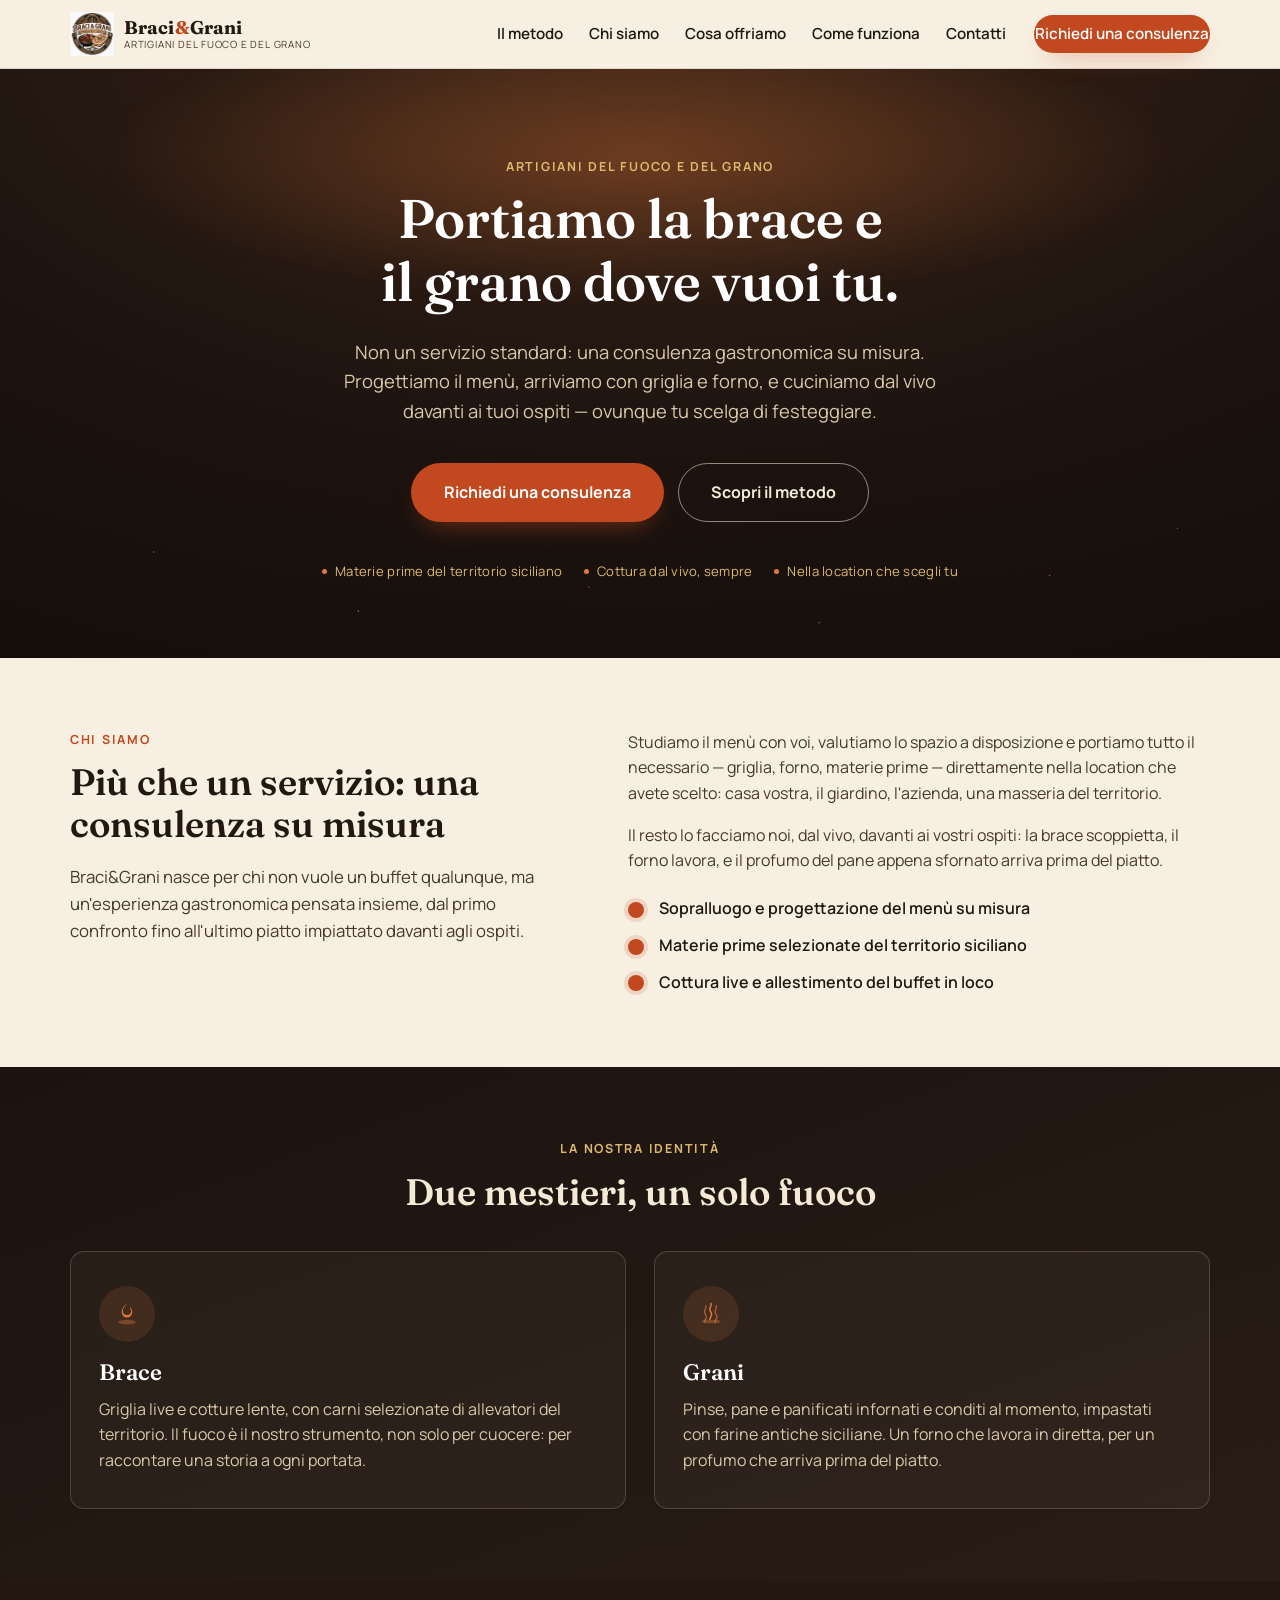
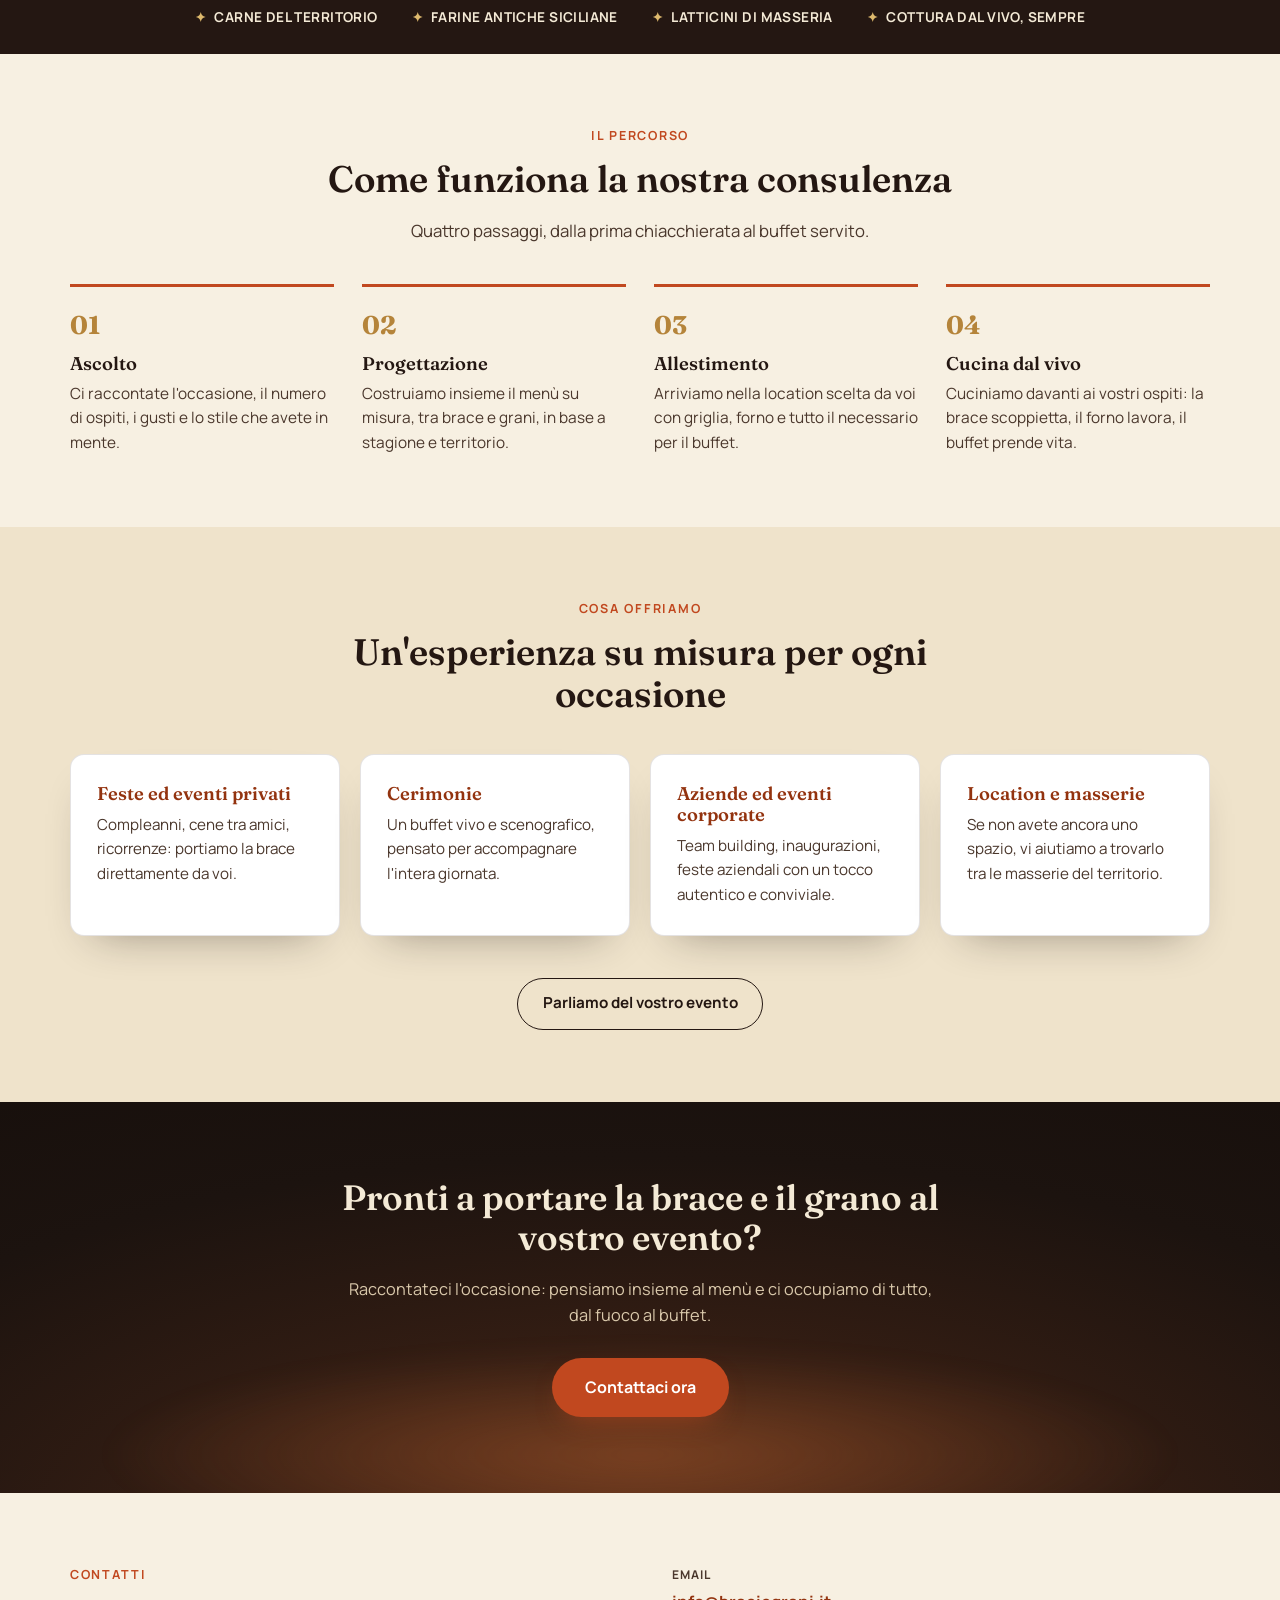
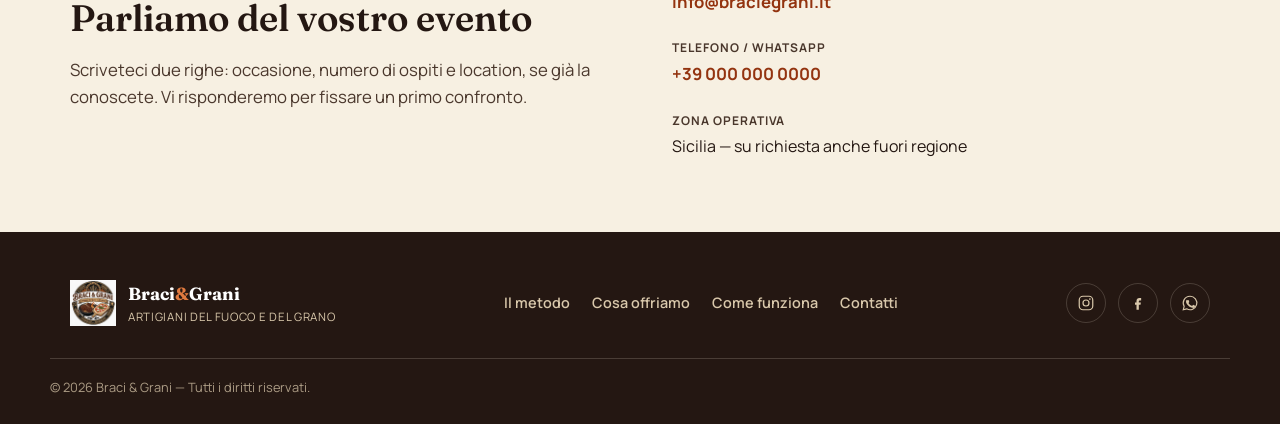
==== index.html @ b7775b43 "setup di base" ====
<!DOCTYPE html>
<html lang="it">
<head>
<meta charset="UTF-8">
<meta name="viewport" content="width=device-width, initial-scale=1.0">
<title>Braci &amp; Grani — Consulenza gastronomica a domicilio</title>
<meta name="description" content="Braci &amp; Grani: consulenza gastronomica su misura. Griglia live e panificazione al momento con materie prime del territorio siciliano, ovunque tu scelga di festeggiare.">
<link rel="icon" type="image/png" href="assets/logo-braci-e-grani.png">
<link rel="preconnect" href="https://fonts.googleapis.com">
<link rel="preconnect" href="https://fonts.gstatic.com" crossorigin>
<link href="https://fonts.googleapis.com/css2?family=Fraunces:ital,opsz,wght@0,9..144,400;0,9..144,600;0,9..144,700;1,9..144,500&family=Manrope:wght@400;500;600;700;800&display=swap" rel="stylesheet">
<link rel="stylesheet" href="css/style.css">
</head>
<body>

<a class="skip-link" href="#contenuto">Vai al contenuto</a>

<header class="site-header" id="header">
  <div class="container header-inner">
    <a class="brand" href="#top" aria-label="Braci &amp; Grani, torna in cima alla pagina">
      <img class="brand-mark" src="assets/logo-braci-e-grani.png" alt="Logo Braci &amp; Grani">
      <span class="brand-word">
        <span class="brand-name">Braci<span class="amp">&amp;</span>Grani</span>
        <span class="brand-tag">Artigiani del fuoco e del grano</span>
      </span>
    </a>

    <button class="nav-toggle" id="navToggle" aria-expanded="false" aria-controls="primaryNav" aria-label="Apri il menu di navigazione">
      <span class="nav-toggle-bar"></span>
      <span class="nav-toggle-bar"></span>
      <span class="nav-toggle-bar"></span>
    </button>

    <nav class="primary-nav" id="primaryNav" aria-label="Navigazione principale">
      <ul>
        <li><a href="#metodo">Il metodo</a></li>
        <li><a href="#identita">Chi siamo</a></li>
        <li><a href="#servizi">Cosa offriamo</a></li>
        <li><a href="#come-funziona">Come funziona</a></li>
        <li><a href="#contatti">Contatti</a></li>
      </ul>
      <a class="btn btn-primary nav-cta" href="#contatti">Richiedi una consulenza</a>
    </nav>
  </div>
</header>

<main id="contenuto">

  <!-- HERO -->
  <section class="hero" id="top">
    <div class="hero-glow" aria-hidden="true"></div>
    <div class="hero-embers" aria-hidden="true"></div>
    <div class="container hero-inner">
      <p class="eyebrow eyebrow-light">Artigiani del fuoco e del grano</p>
      <h1 class="hero-title">Portiamo la brace e il grano dove vuoi tu.</h1>
      <p class="hero-sub">Non un servizio standard: una consulenza gastronomica su misura. Progettiamo il menù, arriviamo con griglia e forno, e cuciniamo dal vivo davanti ai tuoi ospiti — ovunque tu scelga di festeggiare.</p>
      <div class="hero-actions">
        <a class="btn btn-primary btn-lg" href="#contatti">Richiedi una consulenza</a>
        <a class="btn btn-outline btn-lg" href="#metodo">Scopri il metodo</a>
      </div>
      <ul class="hero-trust">
        <li>Materie prime del territorio siciliano</li>
        <li>Cottura dal vivo, sempre</li>
        <li>Nella location che scegli tu</li>
      </ul>
    </div>
  </section>

  <!-- METODO / POSITIONING -->
  <section class="section" id="metodo">
    <div class="container section-split">
      <div class="section-head">
        <p class="eyebrow">Chi siamo</p>
        <h2>Più che un servizio: una consulenza su misura</h2>
        <p class="lead">Braci&amp;Grani nasce per chi non vuole un buffet qualunque, ma un'esperienza gastronomica pensata insieme, dal primo confronto fino all'ultimo piatto impiattato davanti agli ospiti.</p>
      </div>
      <div class="section-body">
        <p>Studiamo il menù con voi, valutiamo lo spazio a disposizione e portiamo tutto il necessario — griglia, forno, materie prime — direttamente nella location che avete scelto: casa vostra, il giardino, l'azienda, una masseria del territorio.</p>
        <p>Il resto lo facciamo noi, dal vivo, davanti ai vostri ospiti: la brace scoppietta, il forno lavora, e il profumo del pane appena sfornato arriva prima del piatto.</p>
        <ul class="check-list">
          <li>Sopralluogo e progettazione del menù su misura</li>
          <li>Materie prime selezionate del territorio siciliano</li>
          <li>Cottura live e allestimento del buffet in loco</li>
        </ul>
      </div>
    </div>
  </section>

  <!-- DUE PILASTRI -->
  <section class="section section-dark" id="identita">
    <div class="container">
      <div class="section-head section-head-center">
        <p class="eyebrow eyebrow-light">La nostra identità</p>
        <h2 class="text-light">Due mestieri, un solo fuoco</h2>
      </div>

      <div class="pillars">
        <article class="pillar">
          <span class="pillar-icon" aria-hidden="true">
            <svg viewBox="0 0 48 48" fill="none" xmlns="http://www.w3.org/2000/svg">
              <path d="M24 4c-1 6-7 8-7 15a7 7 0 0 0 14 0c0-3-2-4-2-7 2 2 4 5 4 9a9 9 0 0 1-18 0c0-9 7-11 9-17Z" fill="currentColor"/>
              <ellipse cx="24" cy="38" rx="15" ry="4" fill="currentColor" opacity="0.35"/>
            </svg>
          </span>
          <h3>Brace</h3>
          <p>Griglia live e cotture lente, con carni selezionate di allevatori del territorio. Il fuoco è il nostro strumento, non solo per cuocere: per raccontare una storia a ogni portata.</p>
        </article>

        <article class="pillar">
          <span class="pillar-icon" aria-hidden="true">
            <svg viewBox="0 0 48 48" fill="none" xmlns="http://www.w3.org/2000/svg">
              <path d="M24 6c1.5 4-2 6-2 10s3 5 3 9-3 5-3 9" stroke="currentColor" stroke-width="2.5" stroke-linecap="round"/>
              <path d="M15 10c1.5 4-2 6-2 10s3 5 3 9-3 5-3 9" stroke="currentColor" stroke-width="2.5" stroke-linecap="round" opacity="0.6"/>
              <path d="M33 10c1.5 4-2 6-2 10s3 5 3 9-3 5-3 9" stroke="currentColor" stroke-width="2.5" stroke-linecap="round" opacity="0.6"/>
              <rect x="9" y="34" width="30" height="6" rx="3" fill="currentColor" opacity="0.35"/>
            </svg>
          </span>
          <h3>Grani</h3>
          <p>Pinse, pane e panificati infornati e conditi al momento, impastati con farine antiche siciliane. Un forno che lavora in diretta, per un profumo che arriva prima del piatto.</p>
        </article>
      </div>
    </div>
  </section>

  <!-- TERRITORIO STRIP -->
  <section class="territory">
    <div class="container territory-inner">
      <ul class="territory-list">
        <li><span class="territory-icon" aria-hidden="true">✦</span>Carne del territorio</li>
        <li><span class="territory-icon" aria-hidden="true">✦</span>Farine antiche siciliane</li>
        <li><span class="territory-icon" aria-hidden="true">✦</span>Latticini di masseria</li>
        <li><span class="territory-icon" aria-hidden="true">✦</span>Cottura dal vivo, sempre</li>
      </ul>
    </div>
  </section>

  <!-- COME FUNZIONA -->
  <section class="section" id="come-funziona">
    <div class="container">
      <div class="section-head section-head-center">
        <p class="eyebrow">Il percorso</p>
        <h2>Come funziona la nostra consulenza</h2>
        <p class="lead lead-center">Quattro passaggi, dalla prima chiacchierata al buffet servito.</p>
      </div>

      <ol class="steps">
        <li class="step">
          <span class="step-number">01</span>
          <h3>Ascolto</h3>
          <p>Ci raccontate l'occasione, il numero di ospiti, i gusti e lo stile che avete in mente.</p>
        </li>
        <li class="step">
          <span class="step-number">02</span>
          <h3>Progettazione</h3>
          <p>Costruiamo insieme il menù su misura, tra brace e grani, in base a stagione e territorio.</p>
        </li>
        <li class="step">
          <span class="step-number">03</span>
          <h3>Allestimento</h3>
          <p>Arriviamo nella location scelta da voi con griglia, forno e tutto il necessario per il buffet.</p>
        </li>
        <li class="step">
          <span class="step-number">04</span>
          <h3>Cucina dal vivo</h3>
          <p>Cuciniamo davanti ai vostri ospiti: la brace scoppietta, il forno lavora, il buffet prende vita.</p>
        </li>
      </ol>
    </div>
  </section>

  <!-- SERVIZI PREVIEW -->
  <section class="section section-alt" id="servizi">
    <div class="container">
      <div class="section-head section-head-center">
        <p class="eyebrow">Cosa offriamo</p>
        <h2>Un'esperienza su misura per ogni occasione</h2>
      </div>

      <div class="cards">
        <article class="card">
          <h3>Feste ed eventi privati</h3>
          <p>Compleanni, cene tra amici, ricorrenze: portiamo la brace direttamente da voi.</p>
        </article>
        <article class="card">
          <h3>Cerimonie</h3>
          <p>Un buffet vivo e scenografico, pensato per accompagnare l'intera giornata.</p>
        </article>
        <article class="card">
          <h3>Aziende ed eventi corporate</h3>
          <p>Team building, inaugurazioni, feste aziendali con un tocco autentico e conviviale.</p>
        </article>
        <article class="card">
          <h3>Location e masserie</h3>
          <p>Se non avete ancora uno spazio, vi aiutiamo a trovarlo tra le masserie del territorio.</p>
        </article>
      </div>

      <div class="section-cta">
        <a class="btn btn-outline-dark" href="#contatti">Parliamo del vostro evento</a>
      </div>
    </div>
  </section>

  <!-- CTA FINALE -->
  <section class="cta-final">
    <div class="hero-glow hero-glow-cta" aria-hidden="true"></div>
    <div class="container cta-final-inner">
      <h2 class="text-light">Pronti a portare la brace e il grano al vostro evento?</h2>
      <p class="text-light-soft">Raccontateci l'occasione: pensiamo insieme al menù e ci occupiamo di tutto, dal fuoco al buffet.</p>
      <a class="btn btn-primary btn-lg" href="#contatti">Contattaci ora</a>
    </div>
  </section>

  <!-- CONTATTI -->
  <section class="section" id="contatti">
    <div class="container contact-inner">
      <div class="section-head">
        <p class="eyebrow">Contatti</p>
        <h2>Parliamo del vostro evento</h2>
        <p class="lead">Scriveteci due righe: occasione, numero di ospiti e location, se già la conoscete. Vi risponderemo per fissare un primo confronto.</p>
      </div>
      <ul class="contact-list">
        <li>
          <span class="contact-label">Email</span>
          <a href="mailto:info@braciegrani.it">info@braciegrani.it</a>
        </li>
        <li>
          <span class="contact-label">Telefono / WhatsApp</span>
          <a href="tel:+390000000000">+39 000 000 0000</a>
        </li>
        <li>
          <span class="contact-label">Zona operativa</span>
          <span>Sicilia — su richiesta anche fuori regione</span>
        </li>
      </ul>
    </div>
  </section>

</main>

<footer class="site-footer">
  <div class="container footer-inner">
    <div class="footer-brand">
      <img class="footer-mark" src="assets/logo-braci-e-grani.png" alt="Logo Braci &amp; Grani">
      <div>
        <p class="footer-name">Braci<span class="amp">&amp;</span>Grani</p>
        <p class="footer-tag">Artigiani del fuoco e del grano</p>
      </div>
    </div>

    <nav class="footer-nav" aria-label="Navigazione footer">
      <a href="#metodo">Il metodo</a>
      <a href="#servizi">Cosa offriamo</a>
      <a href="#come-funziona">Come funziona</a>
      <a href="#contatti">Contatti</a>
    </nav>

    <ul class="social-list" aria-label="Profili social">
      <li>
        <a href="#" aria-label="Instagram Braci e Grani">
          <svg viewBox="0 0 24 24" fill="none" aria-hidden="true"><rect x="3" y="3" width="18" height="18" rx="5" stroke="currentColor" stroke-width="1.6"/><circle cx="12" cy="12" r="4" stroke="currentColor" stroke-width="1.6"/><circle cx="17.2" cy="6.8" r="1.1" fill="currentColor"/></svg>
        </a>
      </li>
      <li>
        <a href="#" aria-label="Facebook Braci e Grani">
          <svg viewBox="0 0 24 24" fill="none" aria-hidden="true"><path d="M14 8.5h2.2V5.4h-2.4c-2.3 0-3.8 1.5-3.8 3.9v2H8v3.1h2v6.6h3.1v-6.6h2.3l.4-3.1h-2.7V9.6c0-.8.4-1.1 1-1.1Z" fill="currentColor"/></svg>
        </a>
      </li>
      <li>
        <a href="#" aria-label="WhatsApp Braci e Grani">
          <svg viewBox="0 0 24 24" fill="none" aria-hidden="true"><path d="M12 3a9 9 0 0 0-7.8 13.5L3 21l4.6-1.2A9 9 0 1 0 12 3Z" stroke="currentColor" stroke-width="1.5"/><path d="M8.5 8.6c.2-.5.4-.5.7-.5h.5c.2 0 .4 0 .6.4.2.5.7 1.7.7 1.8.1.1.1.3 0 .4-.1.2-.1.3-.3.4-.1.2-.3.3-.4.5-.1.1-.3.3-.1.6.2.3.8 1.3 1.7 2.1 1.2 1 2.1 1.3 2.5 1.5.3.1.5.1.6-.1.2-.2.7-.8.9-1.1.2-.2.4-.2.6-.1.2.1 1.5.7 1.8.8.3.1.5.2.5.3.1.2.1.9-.2 1.5-.3.7-1.5 1.3-2.1 1.4-.6.1-1.1.2-3.6-.8-3-1.2-4.9-4.2-5-4.4-.1-.2-1.2-1.6-1.2-3s.7-2.2 1-2.5Z" fill="currentColor"/></svg>
        </a>
      </li>
    </ul>
  </div>

  <div class="container footer-bottom">
    <p>© 2026 Braci &amp; Grani — Tutti i diritti riservati.</p>
  </div>
</footer>

<script src="js/main.js"></script>
</body>
</html>
---- css/style.css ----
/* =========================================================
   Braci & Grani — stylesheet
   Mobile-first. Nessuna dipendenza esterna oltre Google Fonts.
   ========================================================= */

:root {
  /* Palette brand — bruno tostato, ambra del grano, terracotta brace */
  --ink: #241712;
  --ink-soft: #4a372c;
  --paper: #f7f0e2;
  --paper-alt: #efe3cb;
  --charcoal: #1c130f;
  --charcoal-alt: #291c15;
  --cream-text: #f4ead6;
  --cream-text-soft: #d9c8ab;
  --ember: #c1481f;
  --ember-dark: #93330f;
  --ember-light: #e07a3f;
  --gold: #b5843a;
  --gold-light: #ddb96d;
  --border-soft: rgba(36, 23, 18, 0.12);
  --border-light: rgba(244, 234, 214, 0.18);

  --font-display: "Fraunces", Georgia, "Times New Roman", serif;
  --font-body: "Manrope", -apple-system, BlinkMacSystemFont, "Segoe UI", Roboto, sans-serif;

  --container-w: 1180px;
  --radius: 14px;
  --shadow-soft: 0 20px 45px -25px rgba(28, 19, 15, 0.45);
}

/* ---------- Reset ---------- */
*, *::before, *::after { box-sizing: border-box; }
html { scroll-behavior: smooth; }
@media (prefers-reduced-motion: reduce) {
  html { scroll-behavior: auto; }
  *, *::before, *::after { animation-duration: 0.001ms !important; animation-iteration-count: 1 !important; transition-duration: 0.001ms !important; scroll-behavior: auto !important; }
}
html, body {
  overflow-x: hidden;
  width: 100%;
}
body {
  margin: 0;
  background: var(--paper);
  color: var(--ink);
  font-family: var(--font-body);
  font-size: 16px;
  line-height: 1.6;
  -webkit-font-smoothing: antialiased;
}
img { max-width: 100%; display: block; }
a { color: inherit; text-decoration: none; }
ul, ol { margin: 0; padding: 0; list-style: none; }
h1, h2, h3 { font-family: var(--font-display); font-weight: 600; line-height: 1.15; margin: 0 0 0.5em; color: var(--ink); }
p { margin: 0 0 1em; }
p:last-child { margin-bottom: 0; }
button { font: inherit; }

.skip-link {
  position: absolute;
  left: -999px;
  top: 0;
  background: var(--ember);
  color: #fff;
  padding: 0.8em 1.2em;
  z-index: 200;
  border-radius: 0 0 8px 0;
}
.skip-link:focus {
  left: 0;
}

a:focus-visible,
button:focus-visible {
  outline: 2px solid var(--ember);
  outline-offset: 3px;
}

.container {
  width: 100%;
  max-width: var(--container-w);
  margin: 0 auto;
  padding: 0 20px;
}

.text-light { color: var(--cream-text); }
.text-light-soft { color: var(--cream-text-soft); }

/* ---------- Eyebrow / labels ---------- */
.eyebrow {
  font-family: var(--font-body);
  font-weight: 700;
  font-size: 0.78rem;
  letter-spacing: 0.14em;
  text-transform: uppercase;
  color: var(--ember);
  margin: 0 0 0.9em;
}
.eyebrow-light { color: var(--gold-light); }

/* ---------- Buttons ---------- */
.btn {
  display: inline-flex;
  align-items: center;
  justify-content: center;
  gap: 0.5em;
  padding: 0.85em 1.6em;
  border-radius: 999px;
  font-weight: 700;
  font-size: 0.95rem;
  border: 1.5px solid transparent;
  transition: transform 0.18s ease, background-color 0.18s ease, border-color 0.18s ease, color 0.18s ease, box-shadow 0.18s ease;
  white-space: nowrap;
}
.btn:hover { transform: translateY(-2px); }
.btn-primary {
  background: var(--ember);
  color: #fff;
  box-shadow: 0 12px 28px -14px rgba(193, 72, 31, 0.7);
}
.btn-primary:hover { background: var(--ember-dark); }
.btn-outline {
  border-color: rgba(244, 234, 214, 0.55);
  color: var(--cream-text);
}
.btn-outline:hover { border-color: var(--gold-light); background: rgba(244, 234, 214, 0.08); }
.btn-outline-dark {
  border-color: var(--ink);
  color: var(--ink);
}
.btn-outline-dark:hover { background: var(--ink); color: var(--paper); }
.btn-lg { padding: 1em 2em; font-size: 1rem; }

/* =========================================================
   Header
   ========================================================= */
.site-header {
  position: sticky;
  top: 0;
  z-index: 100;
  background: rgba(247, 240, 226, 0.92);
  backdrop-filter: blur(10px);
  border-bottom: 1px solid var(--border-soft);
}
.header-inner {
  display: flex;
  align-items: center;
  justify-content: space-between;
  gap: 16px;
  padding-top: 12px;
  padding-bottom: 12px;
}
.brand {
  display: flex;
  align-items: center;
  gap: 10px;
  min-width: 0;
}
.brand-mark {
  width: 44px;
  height: 44px;
  object-fit: contain;
  flex-shrink: 0;
}
.brand-word {
  display: flex;
  flex-direction: column;
  line-height: 1.1;
  min-width: 0;
}
.brand-name {
  font-family: var(--font-display);
  font-weight: 700;
  font-size: 1.15rem;
  color: var(--ink);
  white-space: nowrap;
}
.brand-name .amp { color: var(--ember); padding: 0 0.05em; }
.brand-tag {
  font-size: 0.62rem;
  letter-spacing: 0.08em;
  text-transform: uppercase;
  color: var(--ink-soft);
  white-space: nowrap;
  overflow: hidden;
  text-overflow: ellipsis;
}
@media (max-width: 420px) {
  /* Sul mobile più stretto teniamo solo il nome: il claim si legge nell'hero */
  .brand-tag { display: none; }
}

.nav-toggle {
  display: inline-flex;
  flex-direction: column;
  justify-content: center;
  align-items: center;
  gap: 5px;
  width: 44px;
  height: 44px;
  background: transparent;
  border: 1.5px solid var(--border-soft);
  border-radius: 10px;
  cursor: pointer;
  flex-shrink: 0;
}
.nav-toggle-bar {
  width: 20px;
  height: 2px;
  background: var(--ink);
  border-radius: 2px;
  transition: transform 0.25s ease, opacity 0.25s ease;
}
.nav-toggle[aria-expanded="true"] .nav-toggle-bar:nth-child(1) { transform: translateY(7px) rotate(45deg); }
.nav-toggle[aria-expanded="true"] .nav-toggle-bar:nth-child(2) { opacity: 0; }
.nav-toggle[aria-expanded="true"] .nav-toggle-bar:nth-child(3) { transform: translateY(-7px) rotate(-45deg); }

.primary-nav {
  position: fixed;
  inset: 0;
  top: 72px;
  background: var(--paper);
  padding: 24px 20px 40px;
  transform: translateY(-8px);
  opacity: 0;
  visibility: hidden;
  transition: opacity 0.22s ease, transform 0.22s ease, visibility 0.22s;
  overflow-y: auto;
}
.primary-nav.is-open {
  opacity: 1;
  transform: translateY(0);
  visibility: visible;
}
.primary-nav ul {
  display: flex;
  flex-direction: column;
  gap: 4px;
  margin-bottom: 24px;
}
.primary-nav a {
  display: block;
  padding: 14px 6px;
  font-weight: 600;
  font-size: 1.15rem;
  font-family: var(--font-display);
  border-bottom: 1px solid var(--border-soft);
}
.nav-cta { width: 100%; }

/* ---------- Desktop nav ---------- */
@media (min-width: 900px) {
  .nav-toggle { display: none; }
  .primary-nav {
    position: static;
    inset: auto;
    background: transparent;
    padding: 0;
    opacity: 1;
    visibility: visible;
    transform: none;
    display: flex;
    align-items: center;
    gap: 28px;
    overflow: visible;
  }
  .primary-nav ul {
    flex-direction: row;
    gap: 26px;
    margin-bottom: 0;
  }
  .primary-nav a {
    padding: 6px 0;
    font-size: 0.95rem;
    font-family: var(--font-body);
    font-weight: 600;
    border-bottom: none;
    position: relative;
  }
  .primary-nav a::after {
    content: "";
    position: absolute;
    left: 0;
    right: 100%;
    bottom: -4px;
    height: 2px;
    background: var(--ember);
    transition: right 0.2s ease;
  }
  .primary-nav a:hover::after { right: 0; }
  .nav-cta { width: auto; }
}

/* =========================================================
   Hero
   ========================================================= */
.hero {
  position: relative;
  background: radial-gradient(120% 140% at 50% -10%, #3a2417 0%, var(--charcoal) 55%, #120c09 100%);
  color: var(--cream-text);
  padding: 88px 0 76px;
  overflow: hidden;
  text-align: center;
}
.hero-glow {
  position: absolute;
  inset: -20% -10% auto -10%;
  height: 70%;
  background: radial-gradient(closest-side, rgba(225, 118, 55, 0.35), transparent 70%);
  filter: blur(10px);
  pointer-events: none;
}
.hero-embers {
  position: absolute;
  inset: 0;
  background-image:
    radial-gradient(2px 2px at 12% 82%, rgba(224, 122, 63, 0.9), transparent 60%),
    radial-gradient(2px 2px at 28% 92%, rgba(221, 185, 109, 0.8), transparent 60%),
    radial-gradient(2px 2px at 46% 88%, rgba(224, 122, 63, 0.7), transparent 60%),
    radial-gradient(2px 2px at 64% 94%, rgba(221, 185, 109, 0.7), transparent 60%),
    radial-gradient(2px 2px at 82% 86%, rgba(224, 122, 63, 0.8), transparent 60%),
    radial-gradient(1.5px 1.5px at 92% 78%, rgba(221, 185, 109, 0.6), transparent 60%);
  pointer-events: none;
  opacity: 0.9;
}
.hero-inner {
  position: relative;
  max-width: 760px;
}
.hero-title {
  font-size: clamp(2.1rem, 6vw, 3.4rem);
  color: #fff;
  margin-bottom: 0.45em;
  text-wrap: balance;
}
.hero-sub {
  font-size: clamp(1rem, 2.4vw, 1.15rem);
  color: var(--cream-text-soft);
  max-width: 620px;
  margin: 0 auto 2em;
}
.hero-actions {
  display: flex;
  flex-wrap: wrap;
  justify-content: center;
  gap: 14px;
  margin-bottom: 2.4em;
}
.hero-trust {
  display: flex;
  flex-wrap: wrap;
  justify-content: center;
  gap: 10px 22px;
  font-size: 0.82rem;
  letter-spacing: 0.02em;
  color: var(--gold-light);
}
.hero-trust li {
  display: flex;
  align-items: center;
  gap: 8px;
}
.hero-trust li::before {
  content: "";
  width: 5px;
  height: 5px;
  border-radius: 50%;
  background: var(--ember-light);
  flex-shrink: 0;
}

/* =========================================================
   Sections generiche
   ========================================================= */
.section {
  padding: 72px 0;
}
.section-alt { background: var(--paper-alt); }
.section-dark {
  background: linear-gradient(160deg, var(--charcoal) 0%, var(--charcoal-alt) 100%);
}

.section-head { max-width: 640px; margin-bottom: 2em; }
.section-head-center { max-width: 680px; margin-left: auto; margin-right: auto; text-align: center; }
.section-head h2 { font-size: clamp(1.6rem, 4vw, 2.3rem); }
.lead { font-size: 1.05rem; color: var(--ink-soft); }
.lead-center { margin: 0 auto; }

.section-split {
  display: grid;
  gap: 2.2em;
}
.section-body p { color: var(--ink-soft); }

.check-list {
  margin-top: 1.4em;
  display: flex;
  flex-direction: column;
  gap: 0.7em;
}
.check-list li {
  position: relative;
  padding-left: 1.9em;
  font-weight: 600;
  color: var(--ink);
}
.check-list li::before {
  content: "";
  position: absolute;
  left: 0;
  top: 0.35em;
  width: 16px;
  height: 16px;
  border-radius: 50%;
  background: var(--ember);
  box-shadow: 0 0 0 4px rgba(193, 72, 31, 0.15);
}

@media (min-width: 800px) {
  .section-split {
    grid-template-columns: 0.85fr 1fr;
    gap: 4em;
    align-items: start;
  }
}

/* ---------- Pillars (Brace & Grani) ---------- */
.pillars {
  display: grid;
  gap: 22px;
  margin-top: 2.4em;
}
.pillar {
  background: rgba(244, 234, 214, 0.04);
  border: 1px solid var(--border-light);
  border-radius: var(--radius);
  padding: 34px 28px;
  color: var(--cream-text-soft);
}
.pillar-icon {
  display: inline-flex;
  align-items: center;
  justify-content: center;
  width: 56px;
  height: 56px;
  border-radius: 50%;
  background: rgba(224, 122, 63, 0.14);
  color: var(--ember-light);
  margin-bottom: 1.1em;
}
.pillar-icon svg { width: 28px; height: 28px; }
.pillar h3 {
  color: #fff;
  font-size: 1.4rem;
  margin-bottom: 0.5em;
}

@media (min-width: 720px) {
  .pillars { grid-template-columns: 1fr 1fr; gap: 28px; }
}

/* ---------- Territory strip ---------- */
.territory {
  background: var(--ink);
  color: var(--cream-text);
  padding: 26px 0;
}
.territory-list {
  display: flex;
  flex-wrap: wrap;
  justify-content: center;
  gap: 14px 34px;
  text-align: center;
  font-weight: 700;
  font-size: 0.85rem;
  letter-spacing: 0.03em;
  text-transform: uppercase;
}
.territory-list li { display: flex; align-items: center; gap: 8px; }
.territory-icon { color: var(--gold-light); font-size: 0.8rem; }

/* ---------- Come funziona / steps ---------- */
.steps {
  display: grid;
  gap: 22px;
  counter-reset: step;
  margin-top: 2.4em;
}
.step {
  border-top: 3px solid var(--ember);
  padding-top: 18px;
}
.step-number {
  display: block;
  font-family: var(--font-display);
  font-size: 1.6rem;
  font-weight: 700;
  color: var(--gold);
  margin-bottom: 0.3em;
}
.step h3 { font-size: 1.15rem; margin-bottom: 0.4em; }
.step p { color: var(--ink-soft); font-size: 0.96rem; }

@media (min-width: 700px) {
  .steps { grid-template-columns: repeat(2, 1fr); gap: 32px 28px; }
}
@media (min-width: 1000px) {
  .steps { grid-template-columns: repeat(4, 1fr); }
}

/* ---------- Cards servizi ---------- */
.cards {
  display: grid;
  gap: 20px;
  margin-top: 2.4em;
}
.card {
  background: #fff;
  border: 1px solid var(--border-soft);
  border-radius: var(--radius);
  padding: 28px 26px;
  box-shadow: var(--shadow-soft);
}
.card h3 { font-size: 1.15rem; margin-bottom: 0.5em; color: var(--ember-dark); }
.card p { color: var(--ink-soft); font-size: 0.95rem; }

@media (min-width: 640px) {
  .cards { grid-template-columns: repeat(2, 1fr); }
}
@media (min-width: 1000px) {
  .cards { grid-template-columns: repeat(4, 1fr); }
}

.section-cta {
  margin-top: 2.6em;
  text-align: center;
}

/* ---------- CTA finale ---------- */
.cta-final {
  position: relative;
  background: radial-gradient(120% 160% at 50% 110%, #4a2717 0%, var(--charcoal) 60%, #140d0a 100%);
  padding: 76px 0;
  text-align: center;
  overflow: hidden;
}
.hero-glow-cta {
  inset: auto -10% -30% -10%;
  height: 80%;
}
.cta-final-inner { position: relative; max-width: 640px; margin: 0 auto; }
.cta-final h2 { font-size: clamp(1.6rem, 4.4vw, 2.2rem); margin-bottom: 0.5em; }
.cta-final p { margin-bottom: 1.8em; font-size: 1.02rem; }

/* ---------- Contatti ---------- */
.contact-inner {
  display: grid;
  gap: 2.2em;
}
.contact-list {
  display: flex;
  flex-direction: column;
  gap: 1.4em;
}
.contact-list a { font-weight: 700; color: var(--ember-dark); font-size: 1.05rem; }
.contact-list a:hover { text-decoration: underline; }
.contact-label {
  display: block;
  font-size: 0.75rem;
  font-weight: 700;
  letter-spacing: 0.08em;
  text-transform: uppercase;
  color: var(--ink-soft);
  margin-bottom: 0.35em;
}

@media (min-width: 800px) {
  .contact-inner { grid-template-columns: 1fr 1fr; align-items: start; gap: 4em; }
}

/* =========================================================
   Footer
   ========================================================= */
.site-footer {
  background: var(--ink);
  color: var(--cream-text-soft);
  padding-top: 48px;
}
.footer-inner {
  display: flex;
  flex-direction: column;
  gap: 28px;
  padding-bottom: 32px;
  border-bottom: 1px solid var(--border-light);
}
.footer-brand {
  display: flex;
  align-items: center;
  gap: 12px;
}
.footer-mark { width: 46px; height: 46px; object-fit: contain; }
.footer-name {
  font-family: var(--font-display);
  font-weight: 700;
  font-size: 1.1rem;
  color: #fff;
  margin: 0;
}
.footer-name .amp { color: var(--ember-light); }
.footer-tag {
  font-size: 0.72rem;
  letter-spacing: 0.06em;
  text-transform: uppercase;
  margin: 0;
  color: var(--cream-text-soft);
}
.footer-nav {
  display: flex;
  flex-wrap: wrap;
  gap: 14px 22px;
  font-size: 0.9rem;
  font-weight: 600;
}
.footer-nav a:hover { color: #fff; }

.social-list {
  display: flex;
  gap: 12px;
}
.social-list a {
  display: inline-flex;
  align-items: center;
  justify-content: center;
  width: 40px;
  height: 40px;
  border-radius: 50%;
  border: 1.5px solid var(--border-light);
  color: var(--cream-text-soft);
  transition: border-color 0.18s ease, color 0.18s ease, background-color 0.18s ease;
}
.social-list a svg { width: 18px; height: 18px; }
.social-list a:hover {
  border-color: var(--ember-light);
  color: #fff;
  background: rgba(224, 122, 63, 0.15);
}

.footer-bottom {
  padding: 18px 0 26px;
  font-size: 0.8rem;
  color: var(--cream-text-soft);
  opacity: 0.75;
}

@media (min-width: 780px) {
  .footer-inner {
    flex-direction: row;
    align-items: center;
    justify-content: space-between;
  }
}

/* =========================================================
   Reveal on scroll (attivato via JS, con fallback statico)
   ========================================================= */
.reveal {
  opacity: 0;
  transform: translateY(18px);
  transition: opacity 0.6s ease, transform 0.6s ease;
}
.reveal-visible {
  opacity: 1;
  transform: none;
}
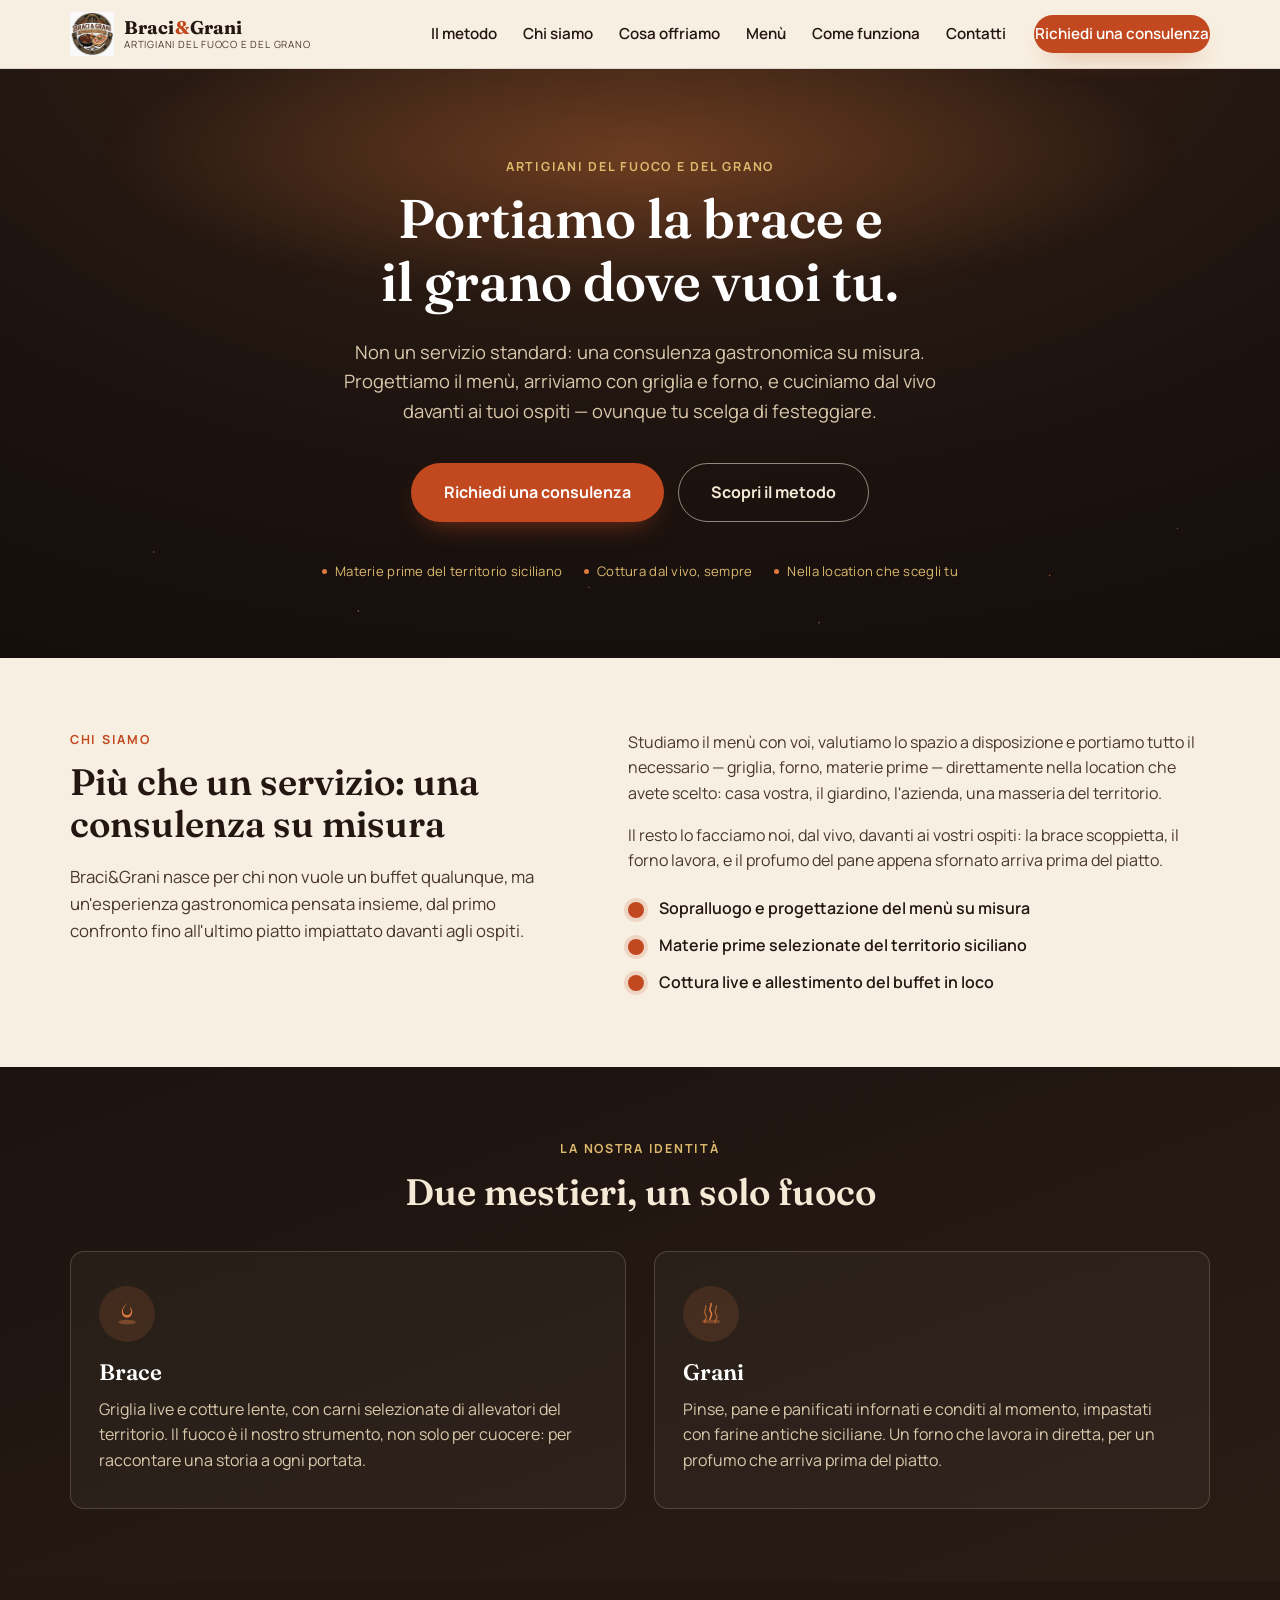
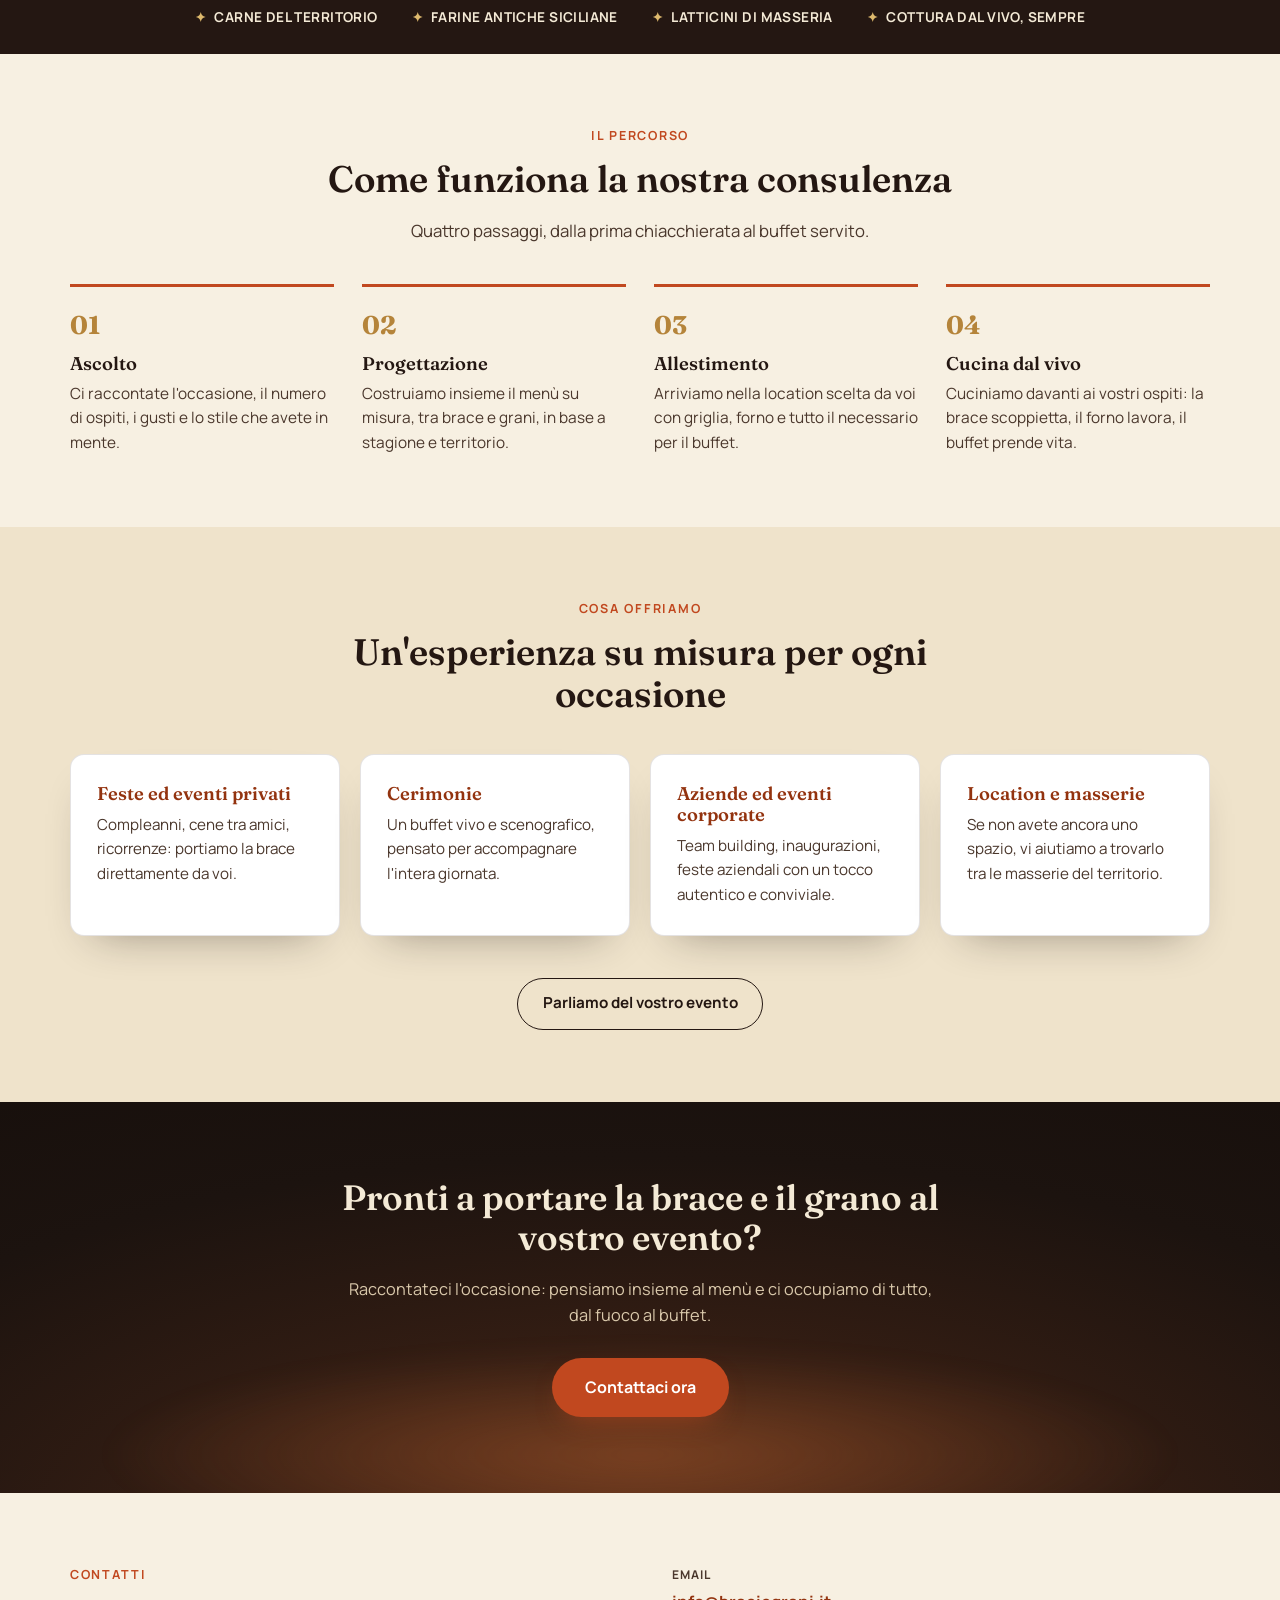
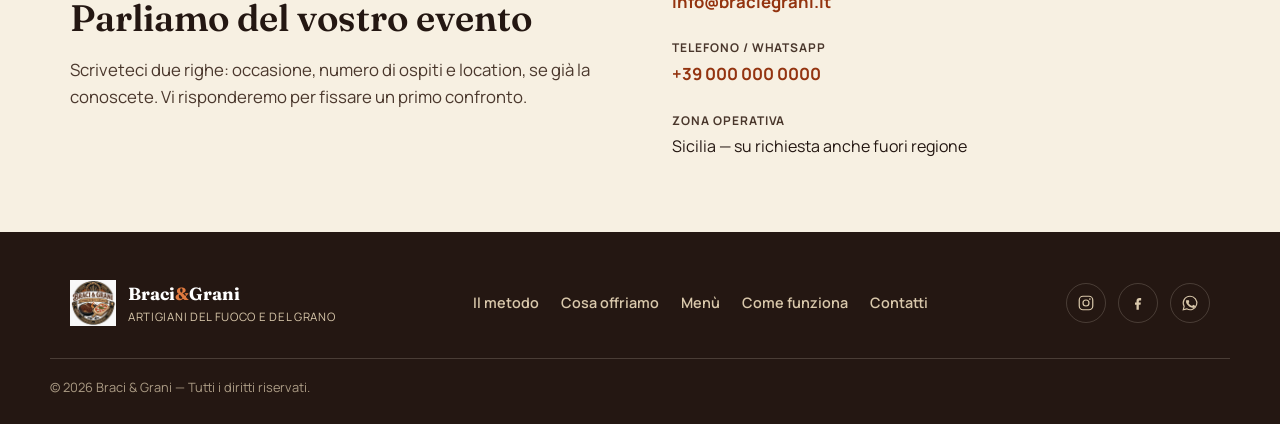
==== commit 993a16a2: "gh" ====
--- a/index.html
+++ b/index.html
@@ -36,6 +36,7 @@
         <li><a href="#metodo">Il metodo</a></li>
         <li><a href="#identita">Chi siamo</a></li>
         <li><a href="#servizi">Cosa offriamo</a></li>
+        <li><a href="menu.html">Menù</a></li>
         <li><a href="#come-funziona">Come funziona</a></li>
         <li><a href="#contatti">Contatti</a></li>
       </ul>
@@ -251,6 +252,7 @@
     <nav class="footer-nav" aria-label="Navigazione footer">
       <a href="#metodo">Il metodo</a>
       <a href="#servizi">Cosa offriamo</a>
+      <a href="menu.html">Menù</a>
       <a href="#come-funziona">Come funziona</a>
       <a href="#contatti">Contatti</a>
     </nav>
--- a/css/style.css
+++ b/css/style.css
@@ -139,9 +139,20 @@
   position: sticky;
   top: 0;
   z-index: 100;
+  border-bottom: 1px solid var(--border-soft);
+}
+/* Lo sfondo sfumato/blur vive su uno pseudo-elemento: se il backdrop-filter
+   fosse sull'header stesso, diventerebbe containing block per i discendenti
+   position:fixed (es. il pannello nav mobile), schiacciandoli nell'altezza
+   dell'header invece di coprire tutto lo schermo. */
+.site-header::before {
+  content: "";
+  position: absolute;
+  inset: 0;
+  z-index: -1;
   background: rgba(247, 240, 226, 0.92);
   backdrop-filter: blur(10px);
-  border-bottom: 1px solid var(--border-soft);
+  -webkit-backdrop-filter: blur(10px);
 }
 .header-inner {
   display: flex;
@@ -673,3 +684,136 @@
   opacity: 1;
   transform: none;
 }
+
+/* =========================================================
+   Pagina Menù
+   ========================================================= */
+.page-header {
+  position: relative;
+  background: radial-gradient(120% 140% at 50% -10%, #3a2417 0%, var(--charcoal) 55%, #120c09 100%);
+  padding: 64px 0 56px;
+  text-align: center;
+  overflow: hidden;
+}
+.page-header-inner { position: relative; max-width: 680px; margin: 0 auto; }
+.page-header-inner h1 { font-size: clamp(1.9rem, 5vw, 2.7rem); margin-bottom: 0.5em; }
+.page-header-sub { color: var(--cream-text-soft); font-size: 1.02rem; }
+
+.menu-scale {
+  display: flex;
+  align-items: center;
+  justify-content: center;
+  gap: 10px;
+  font-size: 0.78rem;
+  font-weight: 700;
+  letter-spacing: 0.12em;
+  text-transform: uppercase;
+  color: var(--ink-soft);
+  margin-bottom: 2.2em;
+}
+.menu-scale-arrow { color: var(--ember); font-size: 1rem; }
+
+.menu-grid {
+  display: grid;
+  gap: 22px;
+}
+@media (min-width: 640px) {
+  .menu-grid { grid-template-columns: repeat(2, 1fr); }
+}
+@media (min-width: 1080px) {
+  .menu-grid { grid-template-columns: repeat(4, 1fr); }
+}
+
+.menu-card {
+  position: relative;
+  background: #fff;
+  border: 1px solid var(--border-soft);
+  border-radius: var(--radius);
+  padding: 30px 24px;
+  box-shadow: var(--shadow-soft);
+  display: flex;
+  flex-direction: column;
+}
+.menu-card-featured {
+  border: 1.5px solid var(--gold);
+  background: linear-gradient(180deg, #fffaf0 0%, #fff 100%);
+  box-shadow: 0 24px 50px -20px rgba(181, 132, 58, 0.45);
+}
+.menu-featured-flag {
+  position: absolute;
+  top: -13px;
+  left: 24px;
+  background: var(--ember);
+  color: #fff;
+  font-size: 0.68rem;
+  font-weight: 700;
+  letter-spacing: 0.06em;
+  text-transform: uppercase;
+  padding: 5px 12px;
+  border-radius: 999px;
+  box-shadow: 0 8px 16px -6px rgba(193, 72, 31, 0.6);
+}
+
+.menu-meter {
+  display: flex;
+  gap: 5px;
+  margin-bottom: 1em;
+}
+.menu-meter span {
+  height: 5px;
+  flex: 1;
+  border-radius: 3px;
+  background: var(--border-soft);
+}
+.menu-meter span.on {
+  background: linear-gradient(90deg, var(--gold) 0%, var(--ember) 100%);
+}
+
+.menu-kicker {
+  font-size: 0.72rem;
+  font-weight: 700;
+  letter-spacing: 0.08em;
+  text-transform: uppercase;
+  color: var(--ink-soft);
+  margin-bottom: 0.6em;
+}
+.menu-card-head h2 { font-size: 1.35rem; margin-bottom: 0.35em; }
+.menu-tagline {
+  font-style: italic;
+  color: var(--ink-soft);
+  font-size: 0.9rem;
+  padding-bottom: 1.3em;
+  margin-bottom: 1.3em;
+  border-bottom: 1px solid var(--border-soft);
+}
+
+.menu-card-body {
+  display: flex;
+  flex-direction: column;
+  gap: 1.1em;
+}
+.menu-course-label {
+  font-size: 0.7rem;
+  font-weight: 700;
+  letter-spacing: 0.08em;
+  text-transform: uppercase;
+  color: var(--ember-dark);
+  margin-bottom: 0.4em;
+}
+.menu-course-item {
+  font-size: 0.94rem;
+  color: var(--ink);
+  margin: 0 0 0.25em;
+}
+.menu-course-item:last-child { margin-bottom: 0; }
+
+/* ---------- Callout "come funzionano i menù" ---------- */
+.callout {
+  max-width: 720px;
+  margin: 0 auto;
+  text-align: center;
+}
+.callout .eyebrow { justify-content: center; }
+.callout .lead { margin: 0 auto 1em; }
+.callout p:not(.lead) { color: var(--ink-soft); }
+.callout .section-cta { margin-top: 2em; }
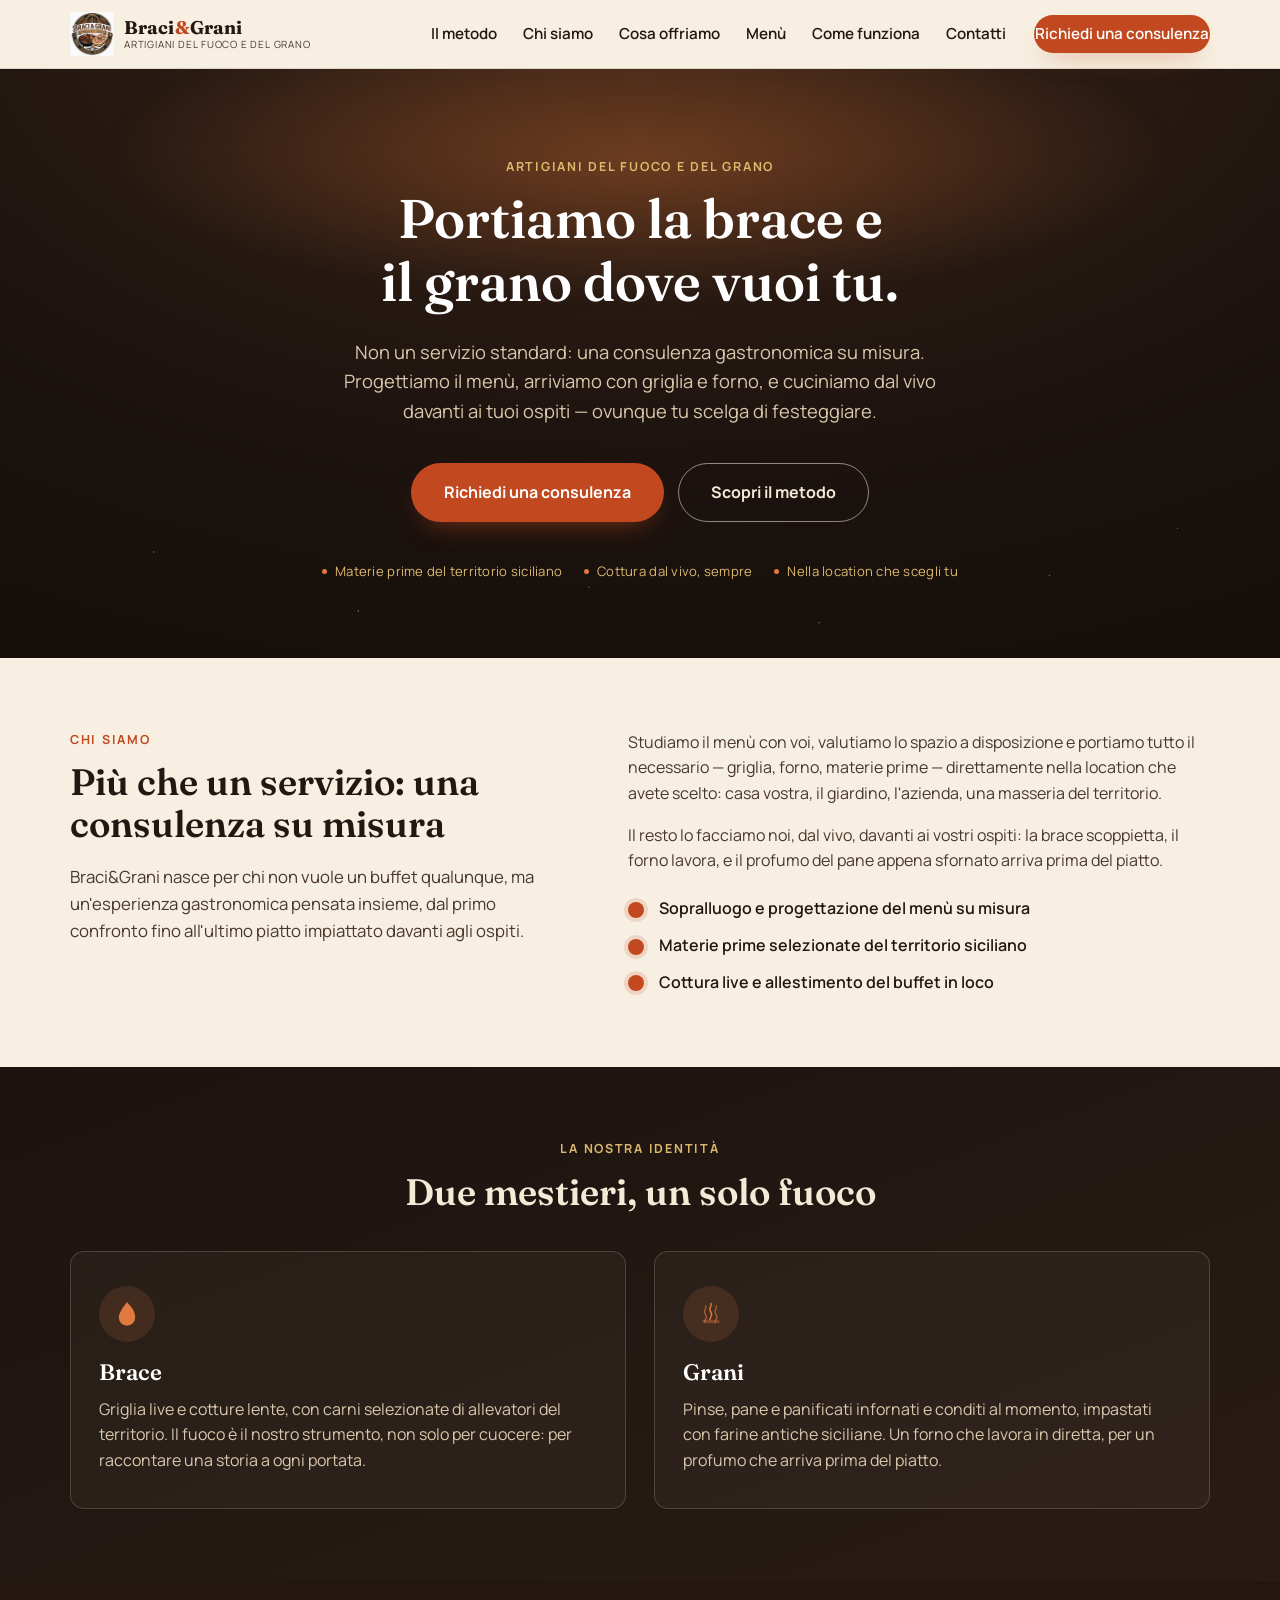
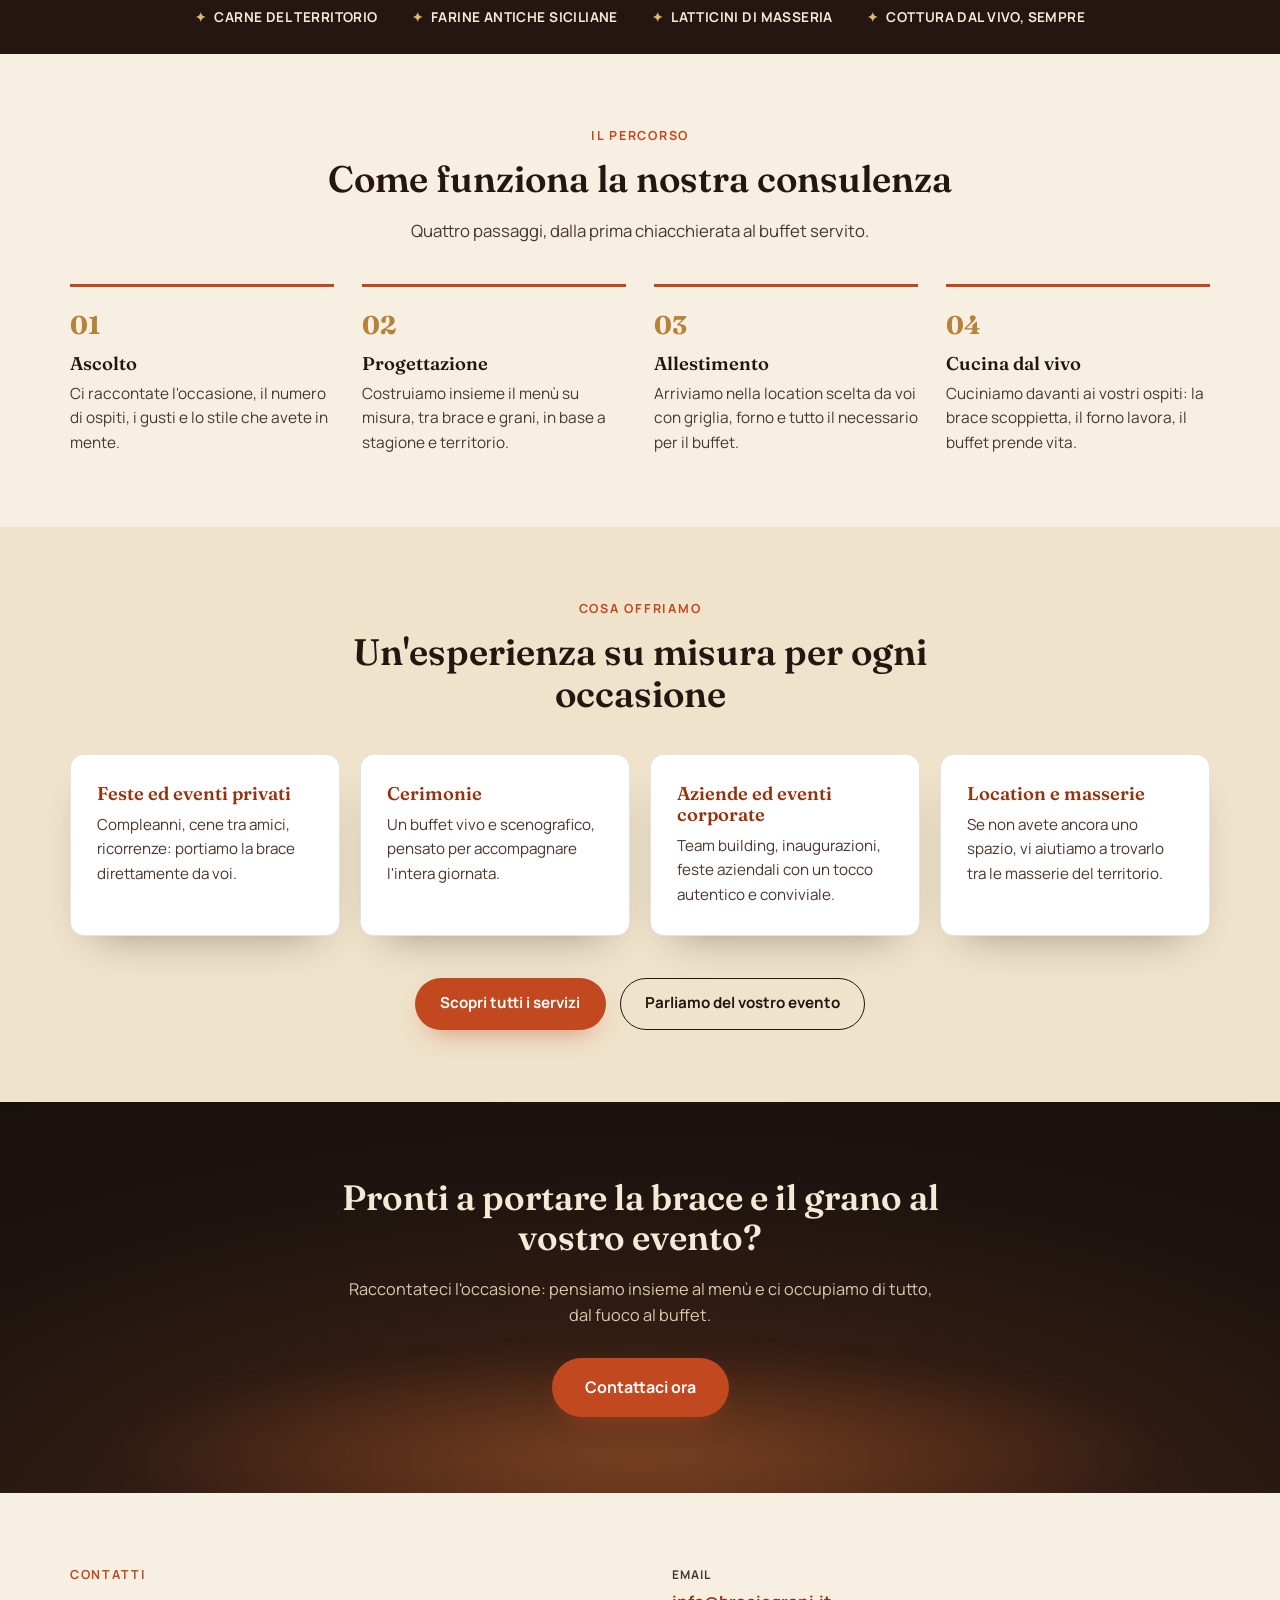
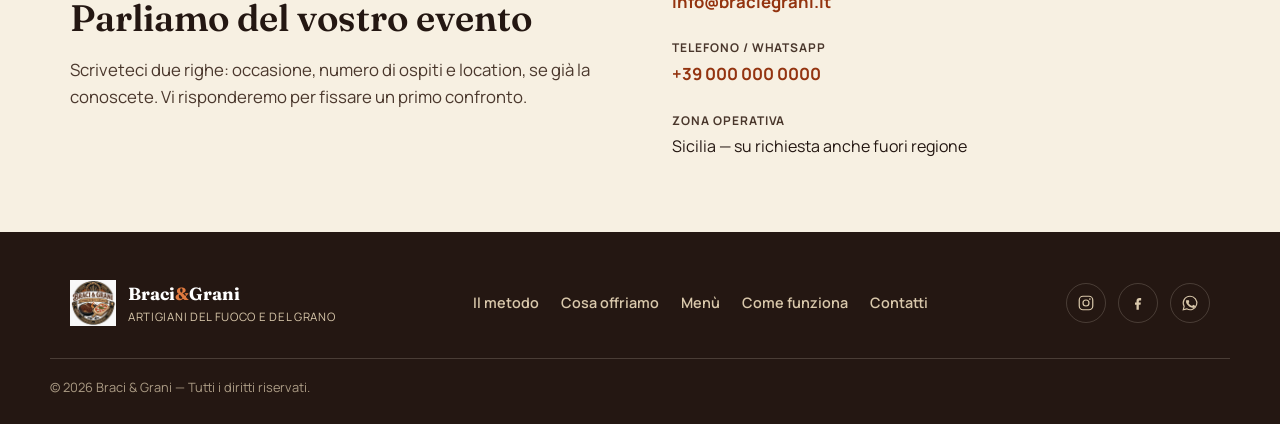
==== commit 0ded0d98: "bozza menù" ====
--- a/index.html
+++ b/index.html
@@ -35,7 +35,7 @@
       <ul>
         <li><a href="#metodo">Il metodo</a></li>
         <li><a href="#identita">Chi siamo</a></li>
-        <li><a href="#servizi">Cosa offriamo</a></li>
+        <li><a href="servizi.html">Cosa offriamo</a></li>
         <li><a href="menu.html">Menù</a></li>
         <li><a href="#come-funziona">Come funziona</a></li>
         <li><a href="#contatti">Contatti</a></li>
@@ -98,9 +98,8 @@
       <div class="pillars">
         <article class="pillar">
           <span class="pillar-icon" aria-hidden="true">
-            <svg viewBox="0 0 48 48" fill="none" xmlns="http://www.w3.org/2000/svg">
-              <path d="M24 4c-1 6-7 8-7 15a7 7 0 0 0 14 0c0-3-2-4-2-7 2 2 4 5 4 9a9 9 0 0 1-18 0c0-9 7-11 9-17Z" fill="currentColor"/>
-              <ellipse cx="24" cy="38" rx="15" ry="4" fill="currentColor" opacity="0.35"/>
+            <svg viewBox="0 0 24 24" fill="none" xmlns="http://www.w3.org/2000/svg">
+              <path d="M12 2C7 8 5 12 5 15a7 7 0 0 0 14 0C19 10 16 6 12 2Z" fill="currentColor"/>
             </svg>
           </span>
           <h3>Brace</h3>
@@ -196,7 +195,8 @@
         </article>
       </div>
 
-      <div class="section-cta">
+      <div class="section-cta section-cta-multi">
+        <a class="btn btn-primary" href="servizi.html">Scopri tutti i servizi</a>
         <a class="btn btn-outline-dark" href="#contatti">Parliamo del vostro evento</a>
       </div>
     </div>
@@ -251,7 +251,7 @@
 
     <nav class="footer-nav" aria-label="Navigazione footer">
       <a href="#metodo">Il metodo</a>
-      <a href="#servizi">Cosa offriamo</a>
+      <a href="servizi.html">Cosa offriamo</a>
       <a href="menu.html">Menù</a>
       <a href="#come-funziona">Come funziona</a>
       <a href="#contatti">Contatti</a>
--- a/css/style.css
+++ b/css/style.css
@@ -547,6 +547,12 @@
   margin-top: 2.6em;
   text-align: center;
 }
+.section-cta-multi {
+  display: flex;
+  flex-wrap: wrap;
+  justify-content: center;
+  gap: 14px;
+}
 
 /* ---------- CTA finale ---------- */
 .cta-final {
@@ -713,6 +719,45 @@
 }
 .menu-scale-arrow { color: var(--ember); font-size: 1rem; }
 
+.menu-group-label {
+  text-align: center;
+  font-weight: 700;
+  font-size: 0.8rem;
+  letter-spacing: 0.1em;
+  text-transform: uppercase;
+  color: var(--ink-soft);
+  margin: 0 0 1.6em;
+}
+.menu-group-label-grow { margin-top: 3.2em; }
+
+.menu-pair-grid {
+  display: grid;
+  gap: 20px;
+  align-items: stretch;
+}
+@media (min-width: 760px) {
+  .menu-pair-grid { grid-template-columns: 1fr auto 1fr; gap: 24px; }
+}
+
+.menu-or {
+  display: flex;
+  align-items: center;
+  justify-content: center;
+  padding: 4px 0;
+}
+.menu-or span {
+  background: var(--paper-alt);
+  border: 1px solid var(--border-soft);
+  border-radius: 999px;
+  padding: 8px 18px;
+  font-size: 0.75rem;
+  font-weight: 700;
+  letter-spacing: 0.08em;
+  text-transform: uppercase;
+  color: var(--gold);
+  white-space: nowrap;
+}
+
 .menu-grid {
   display: grid;
   gap: 22px;
@@ -720,8 +765,8 @@
 @media (min-width: 640px) {
   .menu-grid { grid-template-columns: repeat(2, 1fr); }
 }
-@media (min-width: 1080px) {
-  .menu-grid { grid-template-columns: repeat(4, 1fr); }
+@media (min-width: 1000px) {
+  .menu-grid { grid-template-columns: repeat(3, 1fr); }
 }
 
 .menu-card {
@@ -817,3 +862,91 @@
 .callout .lead { margin: 0 auto 1em; }
 .callout p:not(.lead) { color: var(--ink-soft); }
 .callout .section-cta { margin-top: 2em; }
+
+/* =========================================================
+   Pagina Servizi
+   ========================================================= */
+
+/* ---------- La formula base ---------- */
+.formula-grid {
+  display: grid;
+  gap: 22px;
+  margin-top: 2.4em;
+}
+@media (min-width: 720px) {
+  .formula-grid { grid-template-columns: repeat(3, 1fr); }
+}
+.formula-item {
+  background: #fff;
+  border: 1px solid var(--border-soft);
+  border-radius: var(--radius);
+  padding: 28px 24px;
+  box-shadow: var(--shadow-soft);
+}
+.formula-icon {
+  display: inline-flex;
+  align-items: center;
+  justify-content: center;
+  width: 52px;
+  height: 52px;
+  border-radius: 50%;
+  background: rgba(193, 72, 31, 0.1);
+  color: var(--ember-dark);
+  margin-bottom: 1em;
+}
+.formula-icon svg { width: 26px; height: 26px; }
+.formula-item h3 { font-size: 1.1rem; margin-bottom: 0.4em; }
+.formula-item p { color: var(--ink-soft); font-size: 0.94rem; }
+
+.formula-note {
+  margin-top: 2.4em;
+  background: var(--paper-alt);
+  border: 1px dashed var(--border-soft);
+  border-radius: var(--radius);
+  padding: 24px 26px;
+}
+.formula-note p { color: var(--ink-soft); font-size: 0.95rem; }
+.formula-note strong { color: var(--ink); }
+
+/* ---------- Extra su misura ---------- */
+.extras-grid {
+  display: grid;
+  gap: 20px;
+  margin-top: 2.4em;
+}
+@media (min-width: 640px) {
+  .extras-grid { grid-template-columns: repeat(2, 1fr); }
+}
+@media (min-width: 1020px) {
+  .extras-grid { grid-template-columns: repeat(3, 1fr); }
+}
+.extra-card {
+  display: flex;
+  gap: 16px;
+  background: var(--paper);
+  border: 1px solid var(--border-soft);
+  border-radius: var(--radius);
+  padding: 22px;
+}
+.extra-icon {
+  flex-shrink: 0;
+  display: inline-flex;
+  align-items: center;
+  justify-content: center;
+  width: 44px;
+  height: 44px;
+  border-radius: 50%;
+  background: rgba(181, 132, 58, 0.14);
+  color: var(--gold);
+}
+.extra-icon svg { width: 22px; height: 22px; }
+.extra-card h3 { font-size: 1.02rem; margin-bottom: 0.3em; }
+.extra-card p { color: var(--ink-soft); font-size: 0.9rem; }
+
+.extras-note {
+  margin-top: 2em;
+  text-align: center;
+  color: var(--ink-soft);
+  font-size: 0.92rem;
+  font-style: italic;
+}
